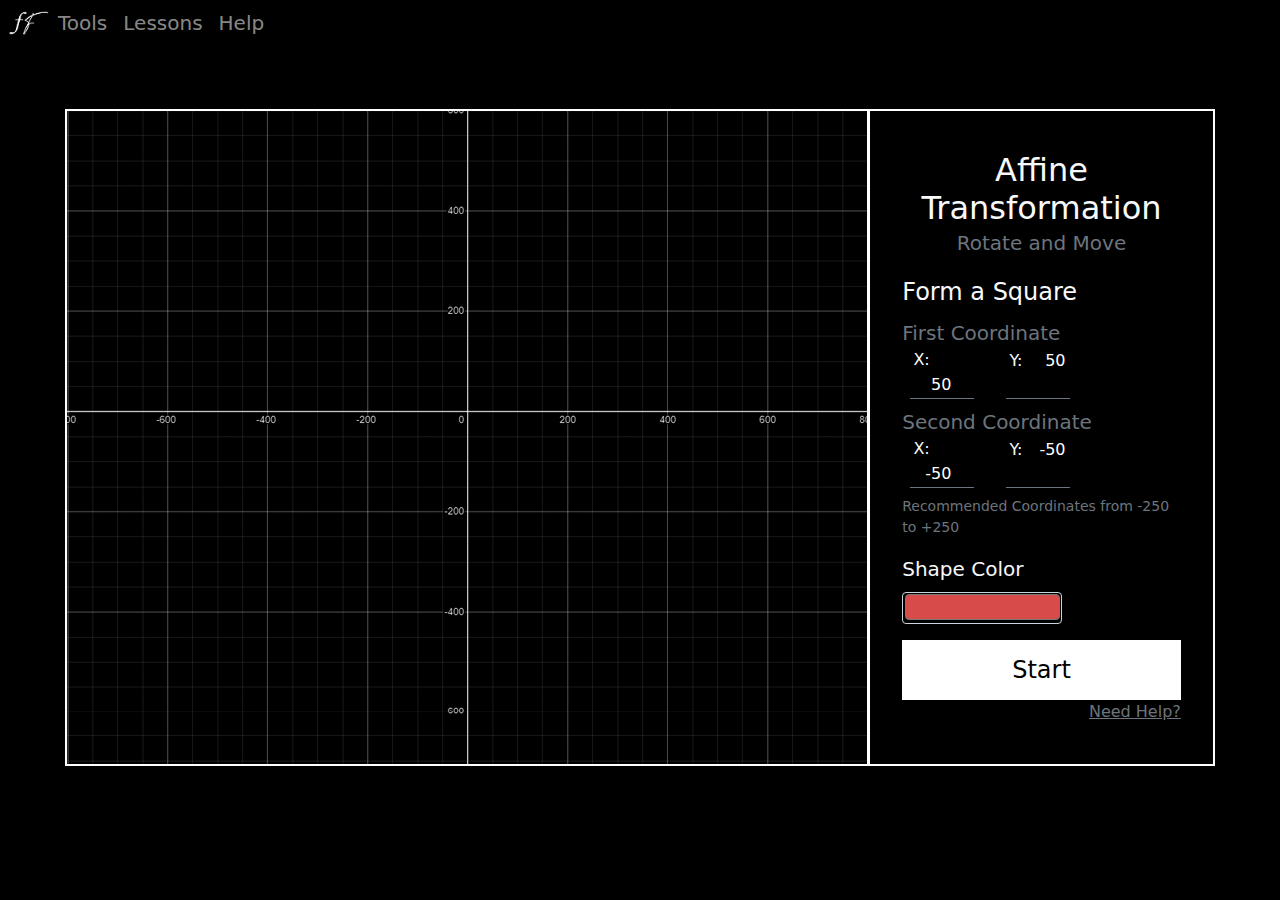
==== affine.html @ 84a5833d "Affine Transformation Page" ====
<html>
    <head>
        <title>Affine Transformation</title>
        <link rel="shortcut icon" type="image/x-icon" href="sprites/favicon.ico" />
        <link rel="stylesheet" type="text/css" href="css/style.css" />
        <link href="css/bootstrap.css" type="text/css" rel="stylesheet" />
    </head>
    <body class="bg-black">
        <nav class="navbar navbar-expand-lg navbar-dark bg-black">
            <div class="container-fluid" style="padding: 0">
                <a class="navbar-brand" href="index.html" style="margin: 0; padding: 0">
                    <img src="sprites/logo.png" alt="logo" width="50" height="50" style="margin: 0; padding: 0" />
                </a>
                <button
                    class="navbar-toggler"
                    type="button"
                    data-bs-toggle="collapse"
                    data-bs-target="#navbarNavAltMarkup"
                    aria-controls="navbarNavAltMarkup"
                    aria-expanded="false"
                    aria-label="Toggle navigation">
                    <span class="navbar-toggler-icon"></span>
                </button>
                <div class="collapse navbar-collapse" id="navbarNavAltMarkup">
                    <div class="navbar-nav">
                        <a class="nav-link fs-5 fw-lighter" aria-current="page" href="tools.html">Tools</a>
                        <a class="nav-link fs-5 fw-lighter" aria-current="page" href="lessons.html">Lessons</a>
                        <a class="nav-link fs-5 fw-lighter" href="help.html"> Help </a>
                    </div>
                </div>
            </div>
        </nav>

        <div class="mainDiv">
            <canvas id="affine" class="canvas" width="800" height="600"></canvas>
            <form class="form" id="form1">
                <div class="formHeader">
                    <h1 class="fs-2 text-light" style="margin: 0" id="info">Affine Transformation</h1>
                    <span class="fs-5 secondLabel fw-lighter"> Rotate and Move </span>
                </div>

                
                <span class="form-label text-light fs-4" id="numiter" style="width: 100%; ">Form a Square </span>
                <div class="" style="width: 100%">
                    
                    
                    <span class="fs-5 fw-lighter secondLabel" id="numiter" style="width: 100%">First Coordinate</span>

                    <div class="coordinates">
                        <div class="coordinate">
                        <label for="point1" class="text-light fs-6" id="numiter">X:</label>
                        <input type="number" class="points" id="point1X" min="-400" max="400" required value="50" />
                        </div>
                        <div class="coordinate">
                        <label for="point1" class="text-light fs-6" id="numiter">Y:</label>
                        <input type="number" class="points" id="point1Y" min="-300" max="300" required value="50" />
                        </div>
                    </div>
                    <span class="form-label secondLabel fs-5 fw-lighter" id="numiter" style="width: 100%;">Second Coordinate</span>
                    <div class="coordinates"> 
                        <div class="coordinate">
                        <label for="point1" class="text-light fs-6" id="numiter">X:</label>
                        <input type="number" class="points" id="point2X" min="-400" max="400" required value="-50" />
                        </div>
                        <div class="coordinate">
                        <label for="point1" class="text-light fs-6" id="numiter">Y:</label>
                        <input type="number" class="points" id="point2Y" min="-300" max="300" required value="-50" />
                        </div>
                    </div>
                    <div class="form-text">Recommended Coordinates from -250 to +250</div>
                    <div id="shapeColor">
                        <label for="exampleColorInput" class="form-label text-light fs-5">Shape Color</label>
                    
                        <input type="color" class="form-control form-label form-control-color" id="exampleColorInput" value="#d84b4b" />
                    </div>
                </div>
                <button type="submit" class="sbutton defButton fs-4 fw-lighter" id="rotateButton" onclick="stopMoving()">Start</button>
                <p style="text-align: right; width: 100%; margin: 0"><a href="#" class="helpLink">Need Help?</a></p>
            </form>
        </div>

        <script src="js/bootstrap.js"></script>
        <script src="js/affine.js"></script>
    </body>
</html>
---- css/style.css ----
:root{
    --secondary-color: #6c757d;
}
.mainDiv {
    margin-inline: auto;
    align-content: space-between;
    margin-top: 5%;
    width: 90%;
    justify-content: center;
    display: flex;
    flex-wrap: wrap;
}
.canvas {
    background: #9f9f9f;
    margin-left: 0;
    margin-bottom: 3em;
    border: 2px solid white;
}
#imgCanvas{
    background-image: url("/sprites/importImage.jpg");
}
#affine{
    background-image: url("/sprites/coordinatePlane.jpg");
}
#fractal:hover {
    cursor: zoom-in;
}
.form {
    display: flex;
    flex-wrap: wrap;
    margin-left: 0;
    margin-bottom: 3em;

    padding: 2em;
    padding-top: 2.5em;
    padding-bottom: 2.5em;

    border-left: 1px;
    border-right: 2px;
    border-top: 2px;
    border-bottom: 2px;
    border-style: solid;
    border-color: white;
    width: 30%;
    height: auto;
    min-width: 20em;
    max-width: 25em;
    background: black;
    align-content: space-between;
}
.iter {
    background: none;
    border: none;
    border-bottom: 1px solid white;
    border-color: white;
    color: white;
    width: 100%;
}
.iter:focus {
    border: none;
    border-bottom: 1px solid var(--secondary-color);
}

.points {
    background: none;
    border: none;
    
    
    color: white;
    text-align: right;
    width: 2.5em;

    margin: 0;

}
.coordinates{
    display: flex;
    
    margin-left: 0.5em;
    margin-bottom: 0.5em;
    
}
#shapeColor{
    margin-top: 1em;
    margin-bottom: 1em;
}
.coordinate{
    margin-right: 2em;
    padding-left: 0.2em;
    width: 4em;
    border-bottom: 1px solid var(--secondary-color);
}


/* Chrome, Safari, Edge, Opera */
input::-webkit-outer-spin-button,
input::-webkit-inner-spin-button {
    -webkit-appearance: none;
    margin: 0;
}

/* Firefox */
input[type="number"] {
    -moz-appearance: textfield;
}
.secondLabel {
    color: var(--secondary-color);
}
.formHeader {
    margin: auto;
    text-align: center;
    margin-bottom: 1em;
}
.sbutton {
    
    width: 100%;
}
.defButton {
    width: 100%;
    height: 2.5em;
    text-align: center;
    padding: 0.375rem 0.75rem;
    border: 1px solid rgb(255, 255, 255);
    background: white;
    color: black;
    transition: 0.2s;
}
.revButton {
    width: 100%;
    height: 2.5em;
    text-align: center;
    padding: 0.375rem 0.75rem;
    border: 1px solid rgb(255, 255, 255);
    background: black;
    color: white;
    transition: 0.2s;
}
.defButton:hover {
    cursor: pointer;
    color: white;
    background: black;
}
.revButton:hover {
    cursor: pointer;
    color: black;
    background: white;
}
.defButton2 {
    width: 100%;
    height: 2.5em;
    text-align: center;
    padding: 0.375rem 0.75rem;
    border: 1px solid rgb(255, 255, 255);
    background: white;
    color: black;
    transition: 0.2s;
}
.revButton2 {
    width: 100%;
    height: 2.5em;
    text-align: center;
    padding: 0.375rem 0.75rem;
    border: 1px solid rgb(255, 255, 255);
    background: black;
    color: white;
    transition: 0.2s;
}
.defButton2:hover {
    cursor: pointer;
}
.revButton2:hover {
    background: hsl(0, 0%, 10%);
    color: white;
    cursor: pointer;
}
.helpLink {
    color: var(--secondary-color);
    text-decoration-color: var(--secondary-color);
}
a.helpLink:hover {
    color: var(--secondary-color);
    text-decoration: none;
}
.yakor {
    margin: auto;
    height: 50em;
}
.sloganDiv {
    margin: auto;
    width: 30em;
    text-align: justify;
}
.slogan {
    color: white;
    font-size: 3em;
}
.downSlogan {
    color: #6c757d;
    font-size: 1.5em;
}
.main2 {
    flex-wrap: wrap;
    margin: auto;
    display: flex;
    height: 90%;
    width: 80%;
    justify-content: space-around;
    align-content: center;
}
.chooseDiv {
    height: 25em;
    margin: auto;
    margin-bottom: 5em;
    display: flex;
    flex-wrap: wrap;
    width: 20em;
    padding-top: 3em;
    padding-bottom: 3em;
    align-content: space-around;
    justify-content: center;
    border: 1px solid white;
    position: relative;
    transition: 0.2s;
}
.chooseDiv:hover {
    transform: scale(1.05);
}
.chooseDiv img {
    margin: auto;
    border-radius: 100%;
    width: 50%;
}
.chooseDiv a {
    position: absolute;
    top: 0;
    left: 0;
    width: 100%;
    height: 100%;
    overflow: hidden;
}
.fileInput {
    text-align: center;
    background: none;
    border: none;
    border: 1px solid white;
    border-color: white;
    color: white;
    width: 100%;
}
.fileInput:hover {
    cursor: default;
}
.urlInput {
    background: none;
    border: none;
    border: 1px solid white;
    border-color: white;
    color: white;
    width: 100%;
    text-align: center;
}
input:focus {
    outline: none;
}
[type="radio"] {
    display: none;
}
.range {
    width: 88%;
    cursor: pointer;
    -webkit-appearance: none;
    height: 0.5em;
    background: rgb(255, 255, 255);
    border-radius: 0.5em;
}
input[type="range"]::-webkit-slider-thumb {
    -webkit-appearance: none;
    height: 1em;
    width: 1em;
    border-radius: 50%;
    background: #cfcfcf;

    box-shadow: 0 0 2px 0 rgb(0, 0, 0);
}
.rangeDiv {
    display: flex;
    align-items: center;
    justify-content: space-between;
    width: 100%;
}
body.inheritCursors * {
    cursor: inherit !important;
}
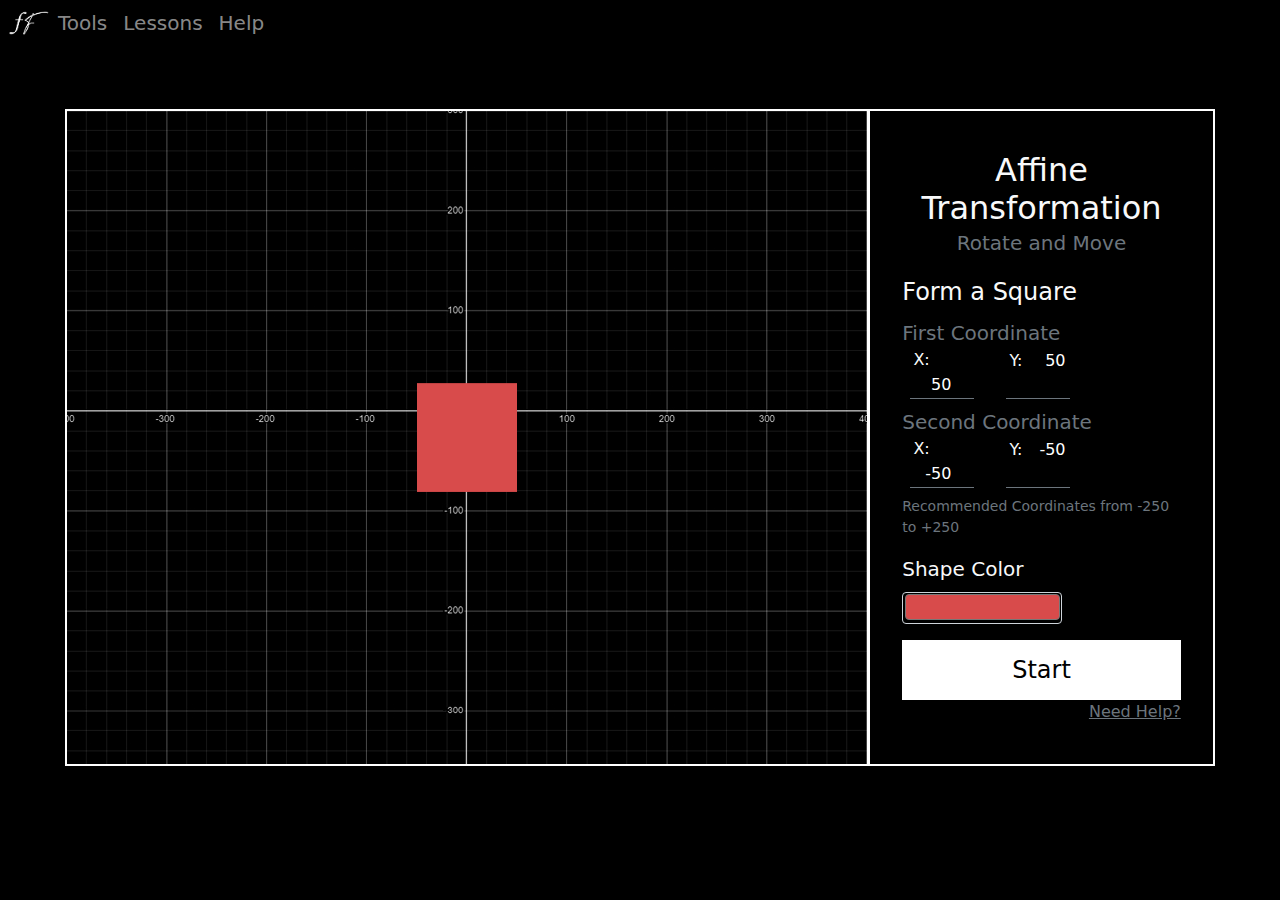
==== commit eb6613a7: "Help and some Lessons added" ====
--- a/affine.html
+++ b/affine.html
@@ -74,8 +74,8 @@
                         <input type="color" class="form-control form-label form-control-color" id="exampleColorInput" value="#d84b4b" />
                     </div>
                 </div>
-                <button type="submit" class="sbutton defButton fs-4 fw-lighter" id="rotateButton" onclick="stopMoving()">Start</button>
-                <p style="text-align: right; width: 100%; margin: 0"><a href="#" class="helpLink">Need Help?</a></p>
+                <button type="submit" class="sbutton defButton fs-4 fw-lighter" id="rotateButton" >Start</button>
+                <p style="text-align: right; width: 100%; margin: 0"><a href="help.html" class="helpLink">Need Help?</a></p>
             </form>
         </div>
 
--- a/css/style.css
+++ b/css/style.css
@@ -1,5 +1,6 @@
 :root{
     --secondary-color: #6c757d;
+    --secondary-color2:rgba(255, 255, 255, 0.55);
 }
 .mainDiv {
     margin-inline: auto;
@@ -17,10 +18,10 @@
     border: 2px solid white;
 }
 #imgCanvas{
-    background-image: url("/sprites/importImage.jpg");
+    background-image: url("../sprites/importImage.jpg");
 }
 #affine{
-    background-image: url("/sprites/coordinatePlane.jpg");
+    background: url("../sprites/coordinatePlane.jpg");
 }
 #fractal:hover {
     cursor: zoom-in;
@@ -176,10 +177,12 @@
 .helpLink {
     color: var(--secondary-color);
     text-decoration-color: var(--secondary-color);
+    transition: 0.2s;
+    
 }
 a.helpLink:hover {
-    color: var(--secondary-color);
-    text-decoration: none;
+    cursor: pointer;
+    color: white;
 }
 .yakor {
     margin: auto;
@@ -291,3 +294,84 @@
 body.inheritCursors * {
     cursor: inherit !important;
 }
+.tabsMain{
+    margin-inline: auto;
+    display: flex;
+    justify-content: center;
+    width: min(100% - 2rem, 70rem);
+    margin-top: 5em;   
+}
+.tabs{
+    overflow-y: auto;
+    max-height: 80vh;
+    width: 16rem;
+    color: white;
+}
+.tabs::-webkit-scrollbar {
+    margin-left: 0px;
+    width: 0px;
+}
+.tablink{
+    height: 4em;
+    width: 10rem;
+    text-align: left;
+    padding-left: 1rem;
+    background-color: inherit;
+    color: var(--secondary-color2);
+    transition: 0.2s;
+    background: inherit;
+    border: none;
+    outline: none;
+}
+.tablink span{
+    color: white;
+}
+.tabContent{
+    color: var(--secondary-color2);
+    height: 80vh;
+    width: 100%;
+    padding: 2em 1em 2em 4em;
+    border-left: 1px solid white;
+}
+.tabContent h1, h2, h3, h4, h5{
+    color: white;
+}
+.choosedTab{
+    color: white;
+    background: inherit;
+    border: none;
+    outline: none;
+    font-weight: 600;
+    background-color: inherit;
+    transform: scale(1.10);
+}
+.tabText{
+    padding-right: 1em;
+    overflow-y: auto;
+    max-height: 100%;
+}
+.tabText p {
+    font-size:larger
+}
+li{
+    font-size: larger;
+    margin-bottom: 1em;
+}
+
+
+
+
+::-webkit-scrollbar {
+    margin-left: 10px;
+    width: 5px;
+  }
+  ::-webkit-scrollbar-track {
+    background: inherit; 
+  }
+  ::-webkit-scrollbar-thumb {
+    background: rgb(255, 255, 255); 
+    border-radius: 1em;
+  }
+  ::-webkit-scrollbar-thumb:hover {
+    background: rgb(186, 186, 186); 
+  }
